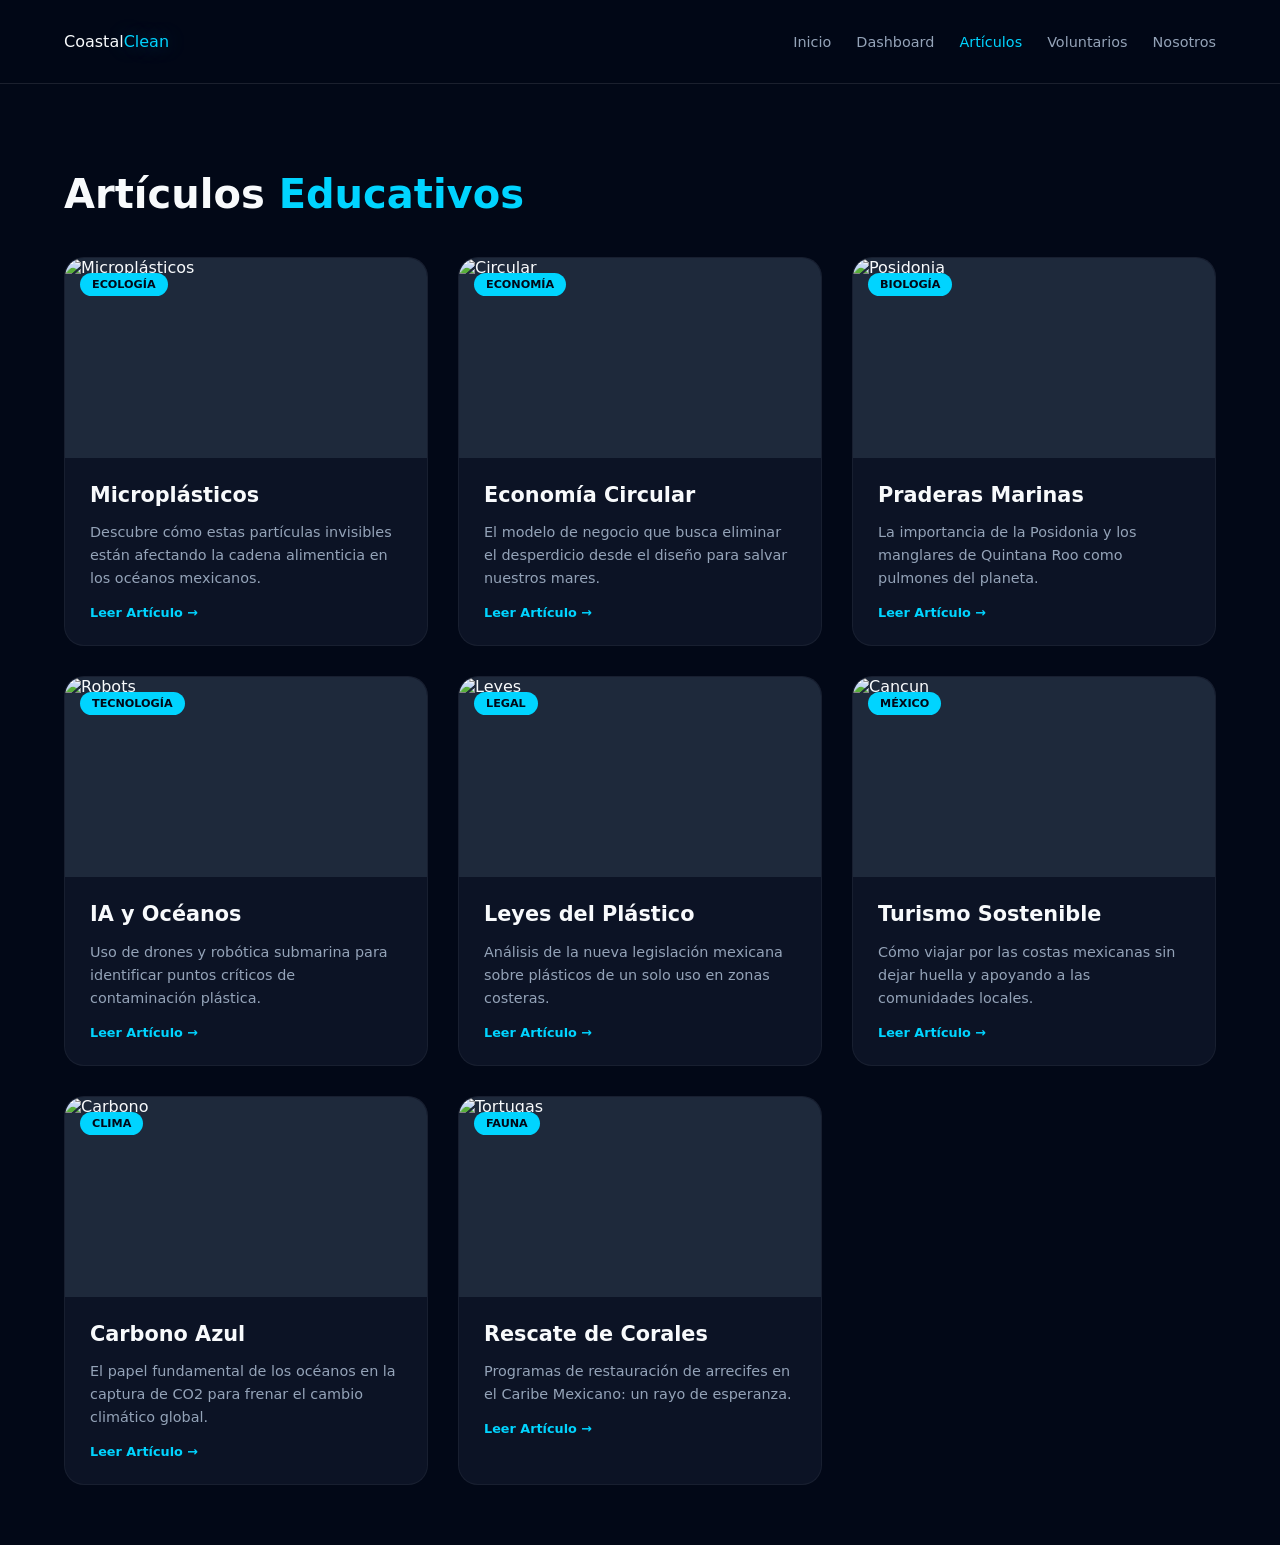
==== articulos.html @ bb18d736 "Update and rename 1 to articulos.html" ====
<!DOCTYPE html>
<html lang="es">
<head>
    <meta charset="UTF-8">
    <title>CoastalClean - Artículos Educativos</title>
    <style>
        :root { --bg: #020817; --card: rgba(15, 23, 42, 0.8); --accent: #00d4ff; --text: #f8fafc; }
        body { background: var(--bg); color: var(--text); font-family: 'Inter', system-ui; margin: 0; }
        header { background: rgba(2, 8, 23, 0.8); backdrop-filter: blur(12px); position: sticky; top: 0; z-index: 100; border-bottom: 1px solid rgba(255,255,255,0.1); }
        nav { display: flex; justify-content: space-between; align-items: center; padding: 1rem 5%; }
        .logo span { color: var(--accent); text-shadow: 0 0 20px rgba(0,212,255,0.4); }
        .nav-links { display: flex; list-style: none; gap: 25px; }
        .nav-links a { color: #94a3b8; text-decoration: none; font-size: 0.9rem; transition: 0.3s; }
        .nav-links a:hover { color: var(--accent); }
        
        .container { padding: 60px 5%; max-width: 1400px; margin: 0 auto; }
        .grid { display: grid; grid-template-columns: repeat(auto-fit, minmax(300px, 1fr)); gap: 30px; }
        
        .art-card { background: var(--card); border-radius: 20px; overflow: hidden; border: 1px solid rgba(255,255,255,0.05); transition: 0.4s; }
        .art-card:hover { transform: translateY(-10px); border-color: var(--accent); box-shadow: 0 20px 40px rgba(0,0,0,0.4); }
        
        .img-box { width: 100%; height: 200px; background: #1e293b; overflow: hidden; position: relative; }
        .img-box img { width: 100%; height: 100%; object-fit: cover; transition: 0.5s; }
        .art-card:hover img { transform: scale(1.1); }
        
        .badge { position: absolute; top: 15px; left: 15px; background: var(--accent); color: var(--bg); padding: 5px 12px; border-radius: 20px; font-size: 0.7rem; font-weight: 800; }
        
        .content { padding: 25px; }
        .content h3 { margin: 0 0 10px; font-size: 1.3rem; }
        .content p { color: #94a3b8; font-size: 0.9rem; line-height: 1.6; }
        .read-more { color: var(--accent); text-decoration: none; font-size: 0.8rem; font-weight: bold; display: flex; align-items: center; gap: 5px; margin-top: 15px; }
    </style>
</head>
<body>
    <header>
        <nav>
            <div class="logo">Coastal<span>Clean</span></div>
            <ul class="nav-links">
                <li><a href="index.html">Inicio</a></li>
                <li><a href="dashboard.html">Dashboard</a></li>
                <li><a href="articulos.html" style="color:var(--accent)">Artículos</a></li>
                <li><a href="registro.html">Voluntarios</a></li>
                <li><a href="nosotros.html">Nosotros</a></li>
            </ul>
        </nav>
    </header>

    <main class="container">
        <h1 style="font-size: 2.5rem; margin-bottom: 40px;">Artículos <span style="color:var(--accent)">Educativos</span></h1>
        <div class="grid">
            <article class="art-card">
                <div class="img-box"><span class="badge">ECOLOGÍA</span><img src="https://images.unsplash.com/photo-1621451537084-482c73073a0f?auto=format&fit=crop&q=80&w=500" alt="Microplásticos"></div>
                <div class="content"><h3>Microplásticos</h3><p>Descubre cómo estas partículas invisibles están afectando la cadena alimenticia en los océanos mexicanos.</p><a href="#" class="read-more">Leer Artículo →</a></div>
            </article>
            <article class="art-card">
                <div class="img-box"><span class="badge">ECONOMÍA</span><img src="https://images.unsplash.com/photo-1532996122724-e3c354a0b15b?auto=format&fit=crop&q=80&w=500" alt="Circular"></div>
                <div class="content"><h3>Economía Circular</h3><p>El modelo de negocio que busca eliminar el desperdicio desde el diseño para salvar nuestros mares.</p><a href="#" class="read-more">Leer Artículo →</a></div>
            </article>
            <article class="art-card">
                <div class="img-box"><span class="badge">BIOLOGÍA</span><img src="https://images.unsplash.com/photo-1544551763-46a013bb70d5?auto=format&fit=crop&q=80&w=500" alt="Posidonia"></div>
                <div class="content"><h3>Praderas Marinas</h3><p>La importancia de la Posidonia y los manglares de Quintana Roo como pulmones del planeta.</p><a href="#" class="read-more">Leer Artículo →</a></div>
            </article>
            <article class="art-card">
                <div class="img-box"><span class="badge">TECNOLOGÍA</span><img src="https://images.unsplash.com/photo-1485827404703-89b55fcc595e?auto=format&fit=crop&q=80&w=500" alt="Robots"></div>
                <div class="content"><h3>IA y Océanos</h3><p>Uso de drones y robótica submarina para identificar puntos críticos de contaminación plástica.</p><a href="#" class="read-more">Leer Artículo →</a></div>
            </article>
            <article class="art-card">
                <div class="img-box"><span class="badge">LEGAL</span><img src="https://images.unsplash.com/photo-1589829545856-d10d557cf95f?auto=format&fit=crop&q=80&w=500" alt="Leyes"></div>
                <div class="content"><h3>Leyes del Plástico</h3><p>Análisis de la nueva legislación mexicana sobre plásticos de un solo uso en zonas costeras.</p><a href="#" class="read-more">Leer Artículo →</a></div>
            </article>
            <article class="art-card">
                <div class="img-box"><span class="badge">MÉXICO</span><img src="https://images.unsplash.com/photo-1507525428034-b723cf961d3e?auto=format&fit=crop&q=80&w=500" alt="Cancun"></div>
                <div class="content"><h3>Turismo Sostenible</h3><p>Cómo viajar por las costas mexicanas sin dejar huella y apoyando a las comunidades locales.</p><a href="#" class="read-more">Leer Artículo →</a></div>
            </article>
            <article class="art-card">
                <div class="img-box"><span class="badge">CLIMA</span><img src="https://images.unsplash.com/photo-1439066615861-d1af74d74000?auto=format&fit=crop&q=80&w=500" alt="Carbono"></div>
                <div class="content"><h3>Carbono Azul</h3><p>El papel fundamental de los océanos en la captura de CO2 para frenar el cambio climático global.</p><a href="#" class="read-more">Leer Artículo →</a></div>
            </article>
            <article class="art-card">
                <div class="img-box"><span class="badge">FAUNA</span><img src="https://images.unsplash.com/photo-1437622368342-7a3d73a34c8f?auto=format&fit=crop&q=80&w=500" alt="Tortugas"></div>
                <div class="content"><h3>Rescate de Corales</h3><p>Programas de restauración de arrecifes en el Caribe Mexicano: un rayo de esperanza.</p><a href="#" class="read-more">Leer Artículo →</a></div>
            </article>
        </div>
    </main>
</body>
</html>
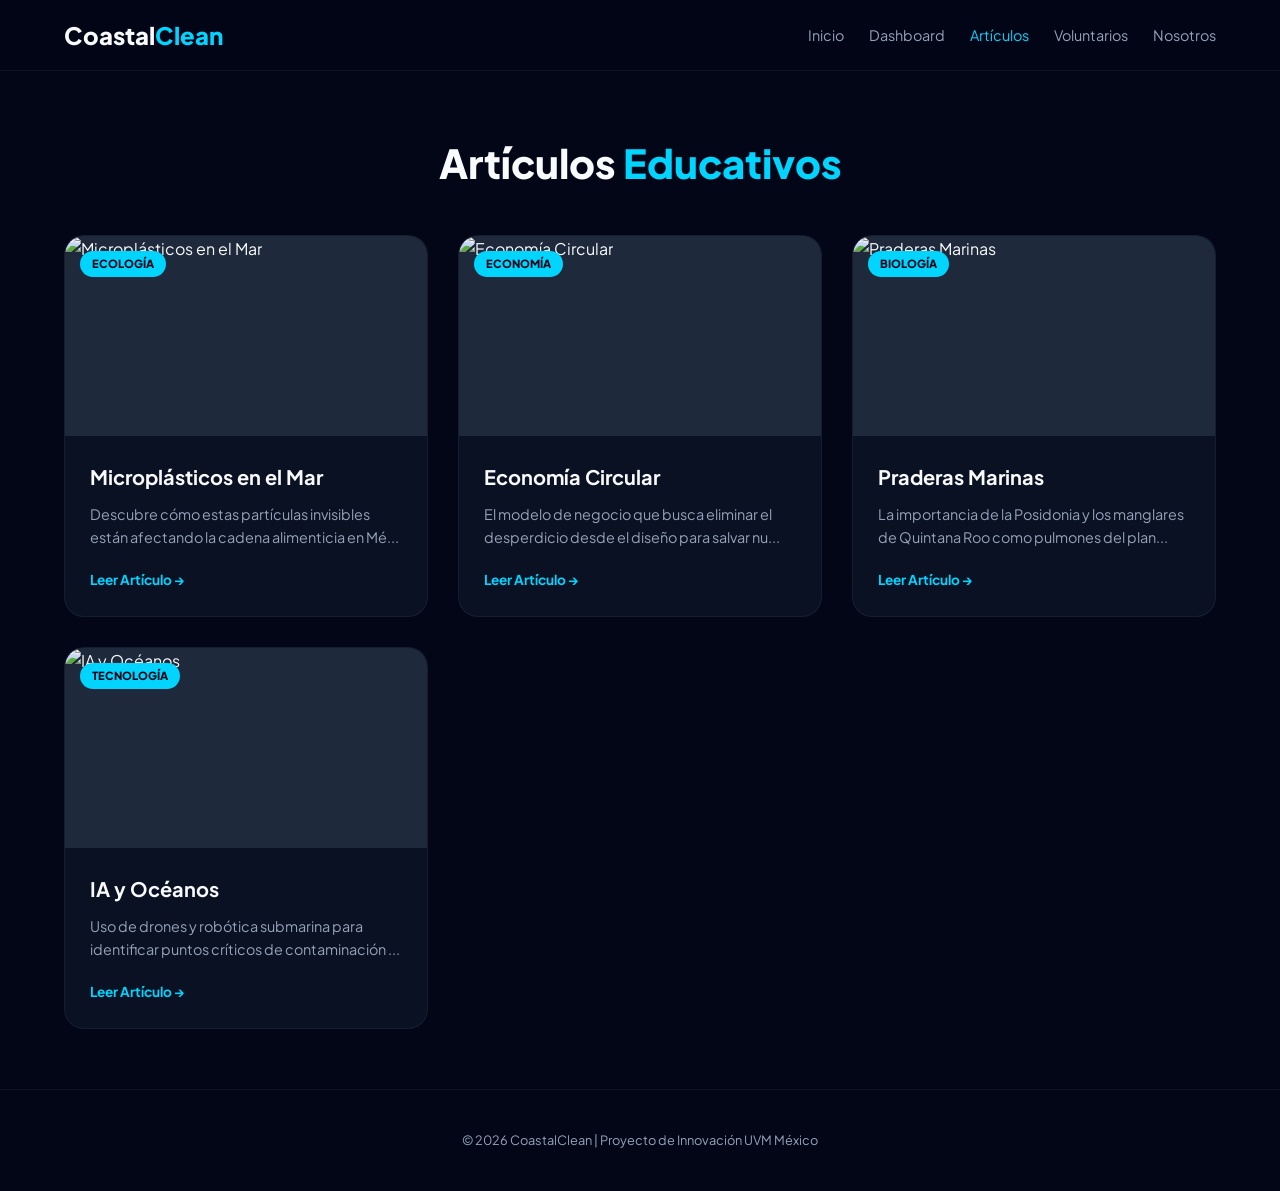
==== commit 335b4473: "Update articulos.html" ====
--- a/articulos.html
+++ b/articulos.html
@@ -2,85 +2,207 @@
 <html lang="es">
 <head>
     <meta charset="UTF-8">
-    <title>CoastalClean - Artículos Educativos</title>
+    <meta name="viewport" content="width=device-width, initial-scale=1.0">
+    <title>CoastalClean - Biblioteca de Artículos</title>
+    <link href="https://fonts.googleapis.com/css2?family=Plus+Jakarta+Sans:wght@300;400;600;800&display=swap" rel="stylesheet">
     <style>
-        :root { --bg: #020817; --card: rgba(15, 23, 42, 0.8); --accent: #00d4ff; --text: #f8fafc; }
-        body { background: var(--bg); color: var(--text); font-family: 'Inter', system-ui; margin: 0; }
-        header { background: rgba(2, 8, 23, 0.8); backdrop-filter: blur(12px); position: sticky; top: 0; z-index: 100; border-bottom: 1px solid rgba(255,255,255,0.1); }
-        nav { display: flex; justify-content: space-between; align-items: center; padding: 1rem 5%; }
-        .logo span { color: var(--accent); text-shadow: 0 0 20px rgba(0,212,255,0.4); }
+        :root {
+            --bg: #020617;
+            --card-bg: rgba(15, 23, 42, 0.7);
+            --accent: #00d4ff;
+            --text: #f8fafc;
+            --text-dim: #94a3b8;
+        }
+
+        * { margin: 0; padding: 0; box-sizing: border-box; }
+        body { background: var(--bg); color: var(--text); font-family: 'Plus Jakarta Sans', sans-serif; line-height: 1.6; }
+
+        /* --- NAVEGACIÓN --- */
+        header { background: rgba(2, 6, 23, 0.9); backdrop-filter: blur(10px); position: sticky; top: 0; z-index: 1000; border-bottom: 1px solid rgba(255,255,255,0.05); }
+        nav { display: flex; justify-content: space-between; align-items: center; padding: 1rem 5%; max-width: 1400px; margin: 0 auto; }
+        .logo { font-size: 1.5rem; font-weight: 800; }
+        .logo span { color: var(--accent); }
         .nav-links { display: flex; list-style: none; gap: 25px; }
-        .nav-links a { color: #94a3b8; text-decoration: none; font-size: 0.9rem; transition: 0.3s; }
+        .nav-links a { color: var(--text-dim); text-decoration: none; font-size: 0.9rem; transition: 0.3s; }
         .nav-links a:hover { color: var(--accent); }
+
+        .container { padding: 60px 5%; max-width: 1300px; margin: 0 auto; }
+        h1 { font-size: 2.5rem; margin-bottom: 40px; text-align: center; font-weight: 800; }
+        h1 span { color: var(--accent); }
+
+        /* --- GRID DE ARTÍCULOS --- */
+        .art-grid { display: grid; grid-template-columns: repeat(auto-fit, minmax(300px, 1fr)); gap: 30px; }
         
-        .container { padding: 60px 5%; max-width: 1400px; margin: 0 auto; }
-        .grid { display: grid; grid-template-columns: repeat(auto-fit, minmax(300px, 1fr)); gap: 30px; }
-        
-        .art-card { background: var(--card); border-radius: 20px; overflow: hidden; border: 1px solid rgba(255,255,255,0.05); transition: 0.4s; }
+        .art-card { 
+            background: var(--card-bg); border-radius: 20px; overflow: hidden; 
+            border: 1px solid rgba(255,255,255,0.05); transition: 0.4s; cursor: pointer;
+            display: flex; flex-direction: column;
+        }
         .art-card:hover { transform: translateY(-10px); border-color: var(--accent); box-shadow: 0 20px 40px rgba(0,0,0,0.4); }
         
-        .img-box { width: 100%; height: 200px; background: #1e293b; overflow: hidden; position: relative; }
-        .img-box img { width: 100%; height: 100%; object-fit: cover; transition: 0.5s; }
-        .art-card:hover img { transform: scale(1.1); }
+        .img-box { height: 200px; background: #1e293b; position: relative; }
+        .img-box img { width: 100%; height: 100%; object-fit: cover; }
+        .badge { position: absolute; top: 15px; left: 15px; background: var(--accent); color: var(--bg); padding: 4px 12px; border-radius: 20px; font-size: 0.7rem; font-weight: 800; }
+
+        .art-content { padding: 25px; flex-grow: 1; display: flex; flex-direction: column; }
+        .art-content h3 { margin-bottom: 10px; font-size: 1.25rem; }
+        .art-content p { color: var(--text-dim); font-size: 0.9rem; margin-bottom: 20px; }
         
-        .badge { position: absolute; top: 15px; left: 15px; background: var(--accent); color: var(--bg); padding: 5px 12px; border-radius: 20px; font-size: 0.7rem; font-weight: 800; }
-        
-        .content { padding: 25px; }
-        .content h3 { margin: 0 0 10px; font-size: 1.3rem; }
-        .content p { color: #94a3b8; font-size: 0.9rem; line-height: 1.6; }
-        .read-more { color: var(--accent); text-decoration: none; font-size: 0.8rem; font-weight: bold; display: flex; align-items: center; gap: 5px; margin-top: 15px; }
+        .btn-read { 
+            color: var(--accent); text-decoration: none; font-weight: 700; font-size: 0.85rem; 
+            margin-top: auto; display: flex; align-items: center; gap: 5px;
+        }
+
+        /* --- MODAL (CONTENIDO DEL ARTÍCULO) --- */
+        .modal { 
+            display: none; position: fixed; z-index: 2000; left: 0; top: 0; 
+            width: 100%; height: 100%; background: rgba(2, 6, 23, 0.95); 
+            backdrop-filter: blur(10px); overflow-y: auto;
+        }
+        .modal-body { 
+            background: #0f172a; margin: 50px auto; padding: 50px; 
+            width: 90%; max-width: 800px; border-radius: 30px; border: 1px solid rgba(255,255,255,0.1);
+            position: relative;
+        }
+        .close-modal { position: absolute; top: 25px; right: 25px; font-size: 30px; cursor: pointer; color: var(--text-dim); }
+        .modal-text { margin-top: 20px; }
+        .modal-text h2 { color: var(--accent); font-size: 2rem; margin-bottom: 20px; }
+        .modal-text p { margin-bottom: 15px; line-height: 1.8; color: #cbd5e1; }
+
+        footer { text-align: center; padding: 40px; color: var(--text-dim); font-size: 0.8rem; border-top: 1px solid rgba(255,255,255,0.05); }
     </style>
 </head>
 <body>
-    <header>
-        <nav>
-            <div class="logo">Coastal<span>Clean</span></div>
-            <ul class="nav-links">
-                <li><a href="index.html">Inicio</a></li>
-                <li><a href="dashboard.html">Dashboard</a></li>
-                <li><a href="articulos.html" style="color:var(--accent)">Artículos</a></li>
-                <li><a href="registro.html">Voluntarios</a></li>
-                <li><a href="nosotros.html">Nosotros</a></li>
-            </ul>
-        </nav>
-    </header>
-
-    <main class="container">
-        <h1 style="font-size: 2.5rem; margin-bottom: 40px;">Artículos <span style="color:var(--accent)">Educativos</span></h1>
-        <div class="grid">
-            <article class="art-card">
-                <div class="img-box"><span class="badge">ECOLOGÍA</span><img src="https://images.unsplash.com/photo-1621451537084-482c73073a0f?auto=format&fit=crop&q=80&w=500" alt="Microplásticos"></div>
-                <div class="content"><h3>Microplásticos</h3><p>Descubre cómo estas partículas invisibles están afectando la cadena alimenticia en los océanos mexicanos.</p><a href="#" class="read-more">Leer Artículo →</a></div>
-            </article>
-            <article class="art-card">
-                <div class="img-box"><span class="badge">ECONOMÍA</span><img src="https://images.unsplash.com/photo-1532996122724-e3c354a0b15b?auto=format&fit=crop&q=80&w=500" alt="Circular"></div>
-                <div class="content"><h3>Economía Circular</h3><p>El modelo de negocio que busca eliminar el desperdicio desde el diseño para salvar nuestros mares.</p><a href="#" class="read-more">Leer Artículo →</a></div>
-            </article>
-            <article class="art-card">
-                <div class="img-box"><span class="badge">BIOLOGÍA</span><img src="https://images.unsplash.com/photo-1544551763-46a013bb70d5?auto=format&fit=crop&q=80&w=500" alt="Posidonia"></div>
-                <div class="content"><h3>Praderas Marinas</h3><p>La importancia de la Posidonia y los manglares de Quintana Roo como pulmones del planeta.</p><a href="#" class="read-more">Leer Artículo →</a></div>
-            </article>
-            <article class="art-card">
-                <div class="img-box"><span class="badge">TECNOLOGÍA</span><img src="https://images.unsplash.com/photo-1485827404703-89b55fcc595e?auto=format&fit=crop&q=80&w=500" alt="Robots"></div>
-                <div class="content"><h3>IA y Océanos</h3><p>Uso de drones y robótica submarina para identificar puntos críticos de contaminación plástica.</p><a href="#" class="read-more">Leer Artículo →</a></div>
-            </article>
-            <article class="art-card">
-                <div class="img-box"><span class="badge">LEGAL</span><img src="https://images.unsplash.com/photo-1589829545856-d10d557cf95f?auto=format&fit=crop&q=80&w=500" alt="Leyes"></div>
-                <div class="content"><h3>Leyes del Plástico</h3><p>Análisis de la nueva legislación mexicana sobre plásticos de un solo uso en zonas costeras.</p><a href="#" class="read-more">Leer Artículo →</a></div>
-            </article>
-            <article class="art-card">
-                <div class="img-box"><span class="badge">MÉXICO</span><img src="https://images.unsplash.com/photo-1507525428034-b723cf961d3e?auto=format&fit=crop&q=80&w=500" alt="Cancun"></div>
-                <div class="content"><h3>Turismo Sostenible</h3><p>Cómo viajar por las costas mexicanas sin dejar huella y apoyando a las comunidades locales.</p><a href="#" class="read-more">Leer Artículo →</a></div>
-            </article>
-            <article class="art-card">
-                <div class="img-box"><span class="badge">CLIMA</span><img src="https://images.unsplash.com/photo-1439066615861-d1af74d74000?auto=format&fit=crop&q=80&w=500" alt="Carbono"></div>
-                <div class="content"><h3>Carbono Azul</h3><p>El papel fundamental de los océanos en la captura de CO2 para frenar el cambio climático global.</p><a href="#" class="read-more">Leer Artículo →</a></div>
-            </article>
-            <article class="art-card">
-                <div class="img-box"><span class="badge">FAUNA</span><img src="https://images.unsplash.com/photo-1437622368342-7a3d73a34c8f?auto=format&fit=crop&q=80&w=500" alt="Tortugas"></div>
-                <div class="content"><h3>Rescate de Corales</h3><p>Programas de restauración de arrecifes en el Caribe Mexicano: un rayo de esperanza.</p><a href="#" class="read-more">Leer Artículo →</a></div>
-            </article>
-        </div>
-    </main>
+
+<header>
+    <nav>
+        <div class="logo">Coastal<span>Clean</span></div>
+        <ul class="nav-links">
+            <li><a href="index.html">Inicio</a></li>
+            <li><a href="dashboard.html">Dashboard</a></li>
+            <li><a href="articulos.html" style="color:var(--accent)">Artículos</a></li>
+            <li><a href="registro.html">Voluntarios</a></li>
+            <li><a href="nosotros.html">Nosotros</a></li>
+        </ul>
+    </nav>
+</header>
+
+<main class="container">
+    <h1>Artículos <span>Educativos</span></h1>
+    <div class="art-grid" id="grid-articulos">
+        <!-- Los artículos se generan con JavaScript -->
+    </div>
+</main>
+
+<div id="artModal" class="modal">
+    <div class="modal-body">
+        <span class="close-modal">&times;</span>
+        <div id="modalContent" class="modal-text"></div>
+    </div>
+</div>
+
+<footer><p>&copy; 2026 CoastalClean | Proyecto de Innovación UVM México</p></footer>
+
+<script>
+    // BASE DE DATOS DE ARTÍCULOS
+    const articulos = [
+        {
+            id: 1,
+            tag: "ECOLOGÍA",
+            titulo: "Microplásticos en el Mar",
+            extracto: "Descubre cómo estas partículas invisibles están afectando la cadena alimenticia en México.",
+            imagen: "https://images.unsplash.com/photo-1621451537084-482c73073a0f?auto=format&fit=crop&q=80&w=600",
+            contenido: `
+                <h2>Microplásticos: La Amenaza Invisible</h2>
+                <p>Los microplásticos son fragmentos de plástico menores a 5 milímetros que resultan de la degradación de objetos más grandes o de la fabricación de productos cosméticos y textiles. En las costas de México, su presencia ha aumentado un 40% en la última década.</p>
+                <p>Estas partículas son ingeridas por el plancton y peces pequeños, permitiendo que las toxinas viajen a través de la cadena alimenticia hasta llegar al consumo humano. CoastalClean trabaja en brigadas especializadas para filtrar arena y detectar estos contaminantes en playas de alta prioridad.</p>
+                <p>Reducir el uso de fibras sintéticas y evitar exfoliantes con microesferas son pasos vitales que cada estudiante puede tomar hoy mismo.</p>
+            `
+        },
+        {
+            id: 2,
+            tag: "ECONOMÍA",
+            titulo: "Economía Circular",
+            extracto: "El modelo de negocio que busca eliminar el desperdicio desde el diseño para salvar nuestros mares.",
+            imagen: "https://images.unsplash.com/photo-1532996122724-e3c354a0b15b?auto=format&fit=crop&q=80&w=600",
+            contenido: `
+                <h2>Hacia una Economía Circular</h2>
+                <p>La economía circular propone un sistema donde los materiales nunca se conviertan en desperdicio. En lugar de extraer, fabricar y tirar, buscamos reutilizar, reparar y reciclar en ciclos cerrados.</p>
+                <p>Para el cuidado de los océanos, esto significa rediseñar empaques para que sean 100% compostables o infinitamente reciclables. En México, diversas startups están transformando redes de pesca abandonadas en armazones de lentes y muebles, demostrando que la sostenibilidad es un negocio rentable.</p>
+            `
+        },
+        {
+            id: 3,
+            tag: "BIOLOGÍA",
+            titulo: "Praderas Marinas",
+            extracto: "La importancia de la Posidonia y los manglares de Quintana Roo como pulmones del planeta.",
+            imagen: "https://images.unsplash.com/photo-1544551763-46a013bb70d5?auto=format&fit=crop&q=80&w=600",
+            contenido: `
+                <h2>Manglares y Praderas: Escudos Naturales</h2>
+                <p>Las praderas marinas y los manglares capturan hasta 50 veces más carbono que las selvas tropicales. En México, estas zonas son fundamentales para prevenir la erosión costera durante la temporada de huracanes.</p>
+                <p>Lamentablemente, el desarrollo turístico desmedido ha puesto en riesgo estos ecosistemas. CoastalClean apoya programas de reforestación de manglar para asegurar que estos "sumideros de carbono" sigan protegiendo nuestra biodiversidad.</p>
+            `
+        },
+        {
+            id: 4,
+            tag: "TECNOLOGÍA",
+            titulo: "IA y Océanos",
+            extracto: "Uso de drones y robótica submarina para identificar puntos críticos de contaminación plástica.",
+            imagen: "https://images.unsplash.com/photo-1485827404703-89b55fcc595e?auto=format&fit=crop&q=80&w=600",
+            contenido: `
+                <h2>Tecnología al Servicio del Mar</h2>
+                <p>La Inteligencia Artificial nos permite analizar imágenes satelitales para predecir hacia dónde se moverán las "islas de plástico". Mediante drones equipados con cámaras térmicas, CoastalClean localiza redes de pesca fantasma atrapadas en arrecifes.</p>
+                <p>El futuro de la conservación es tecnológico. Integrar sensores de calidad de agua económicos nos permite obtener datos en tiempo real sobre la salud de nuestras costas.</p>
+            `
+        }
+    ];
+
+    const grid = document.getElementById('grid-articulos');
+    const modal = document.getElementById('artModal');
+    const modalContent = document.getElementById('modalContent');
+    const closeBtn = document.querySelector('.close-modal');
+
+    // Cargar artículos en el grid
+    articulos.forEach(art => {
+        const card = document.createElement('div');
+        card.className = 'art-card';
+        card.innerHTML = `
+            <div class="img-box">
+                <span class="badge">${art.tag}</span>
+                <img src="${art.imagen}" alt="${art.titulo}">
+            </div>
+            <div class="art-content">
+                <h3>${art.titulo}</h3>
+                <p>${extractoCorto(art.extracto)}</p>
+                <span class="btn-read" onclick="abrirArticulo(${art.id})">Leer Artículo →</span>
+            </div>
+        `;
+        grid.appendChild(card);
+    });
+
+    function extractoCorto(texto) {
+        return texto.length > 85 ? texto.substring(0, 85) + "..." : texto;
+    }
+
+    function abrirArticulo(id) {
+        const art = articulos.find(a => a.id === id);
+        modalContent.innerHTML = art.contenido;
+        modal.style.display = "block";
+        document.body.style.overflow = "hidden"; // Evita scroll de fondo
+    }
+
+    closeBtn.onclick = () => {
+        modal.style.display = "none";
+        document.body.style.overflow = "auto";
+    };
+
+    window.onclick = (e) => {
+        if (e.target == modal) {
+            modal.style.display = "none";
+            document.body.style.overflow = "auto";
+        }
+    };
+</script>
+
 </body>
 </html>
